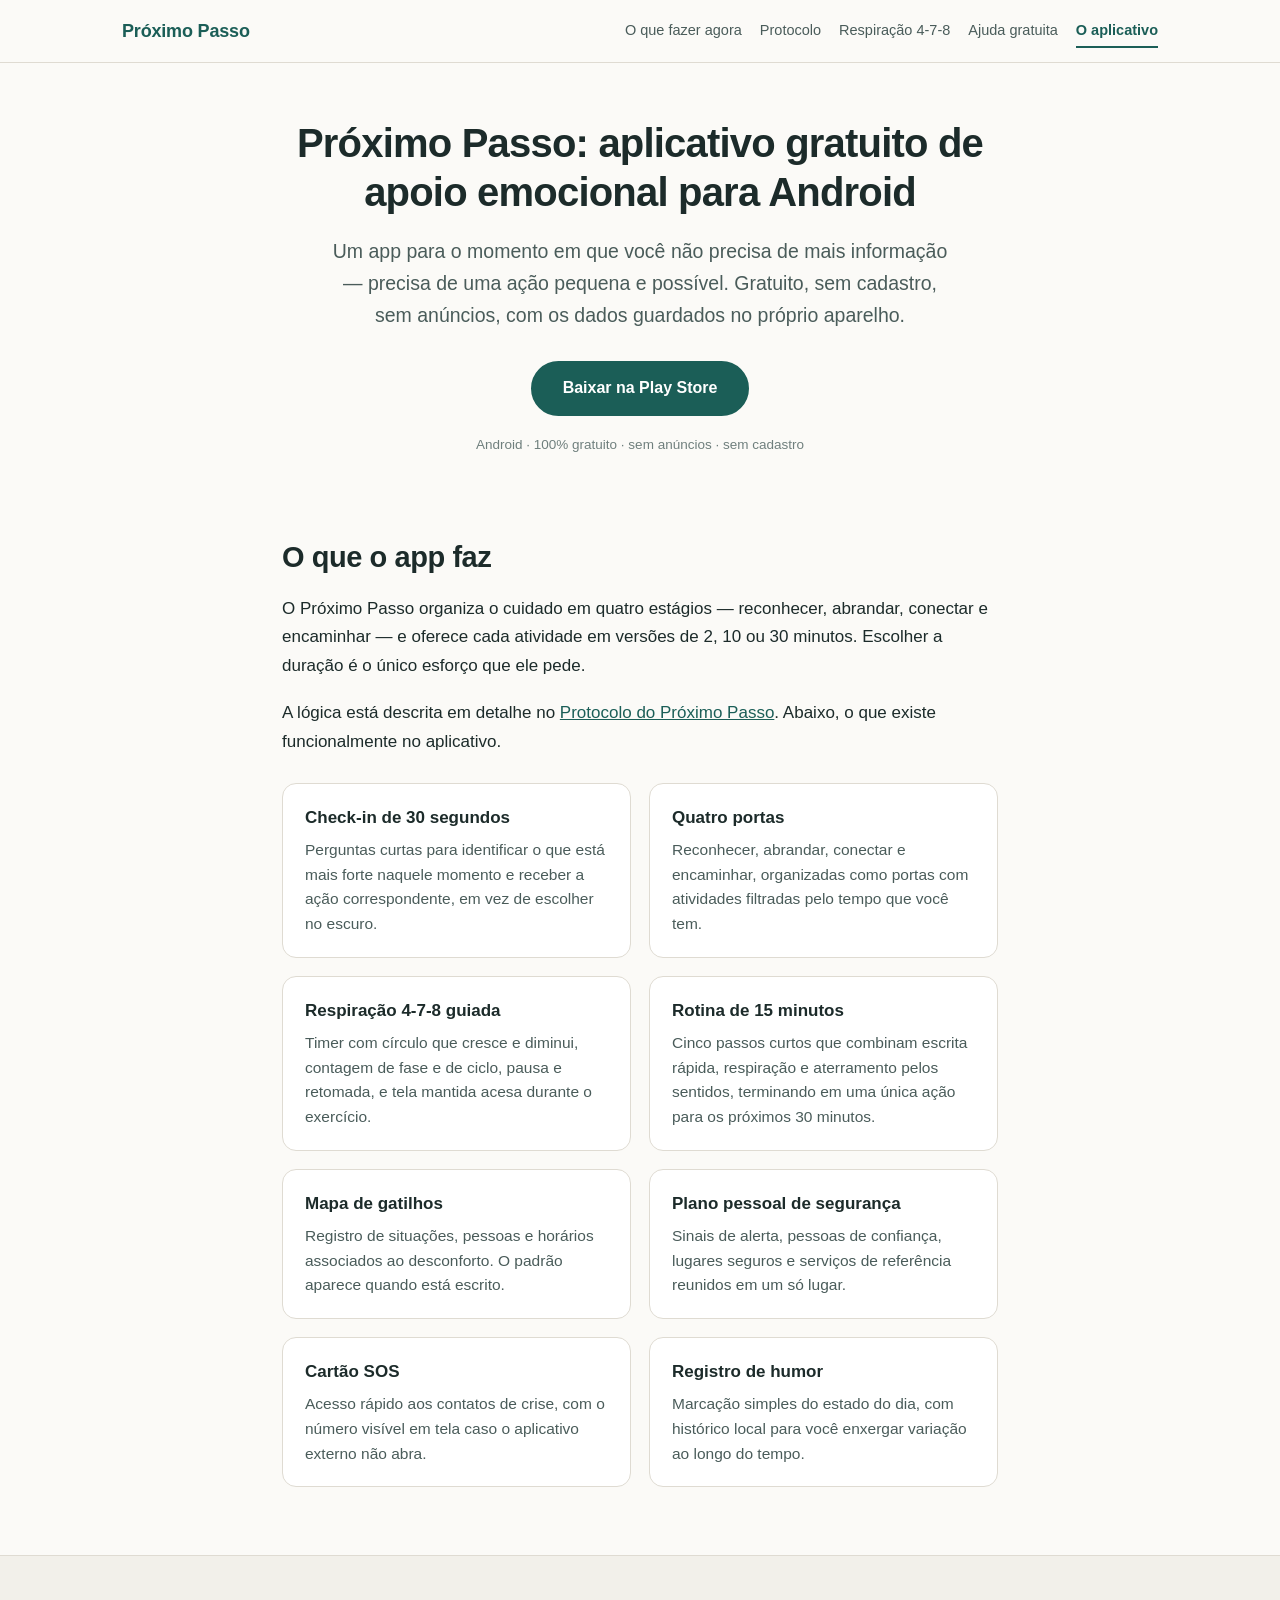
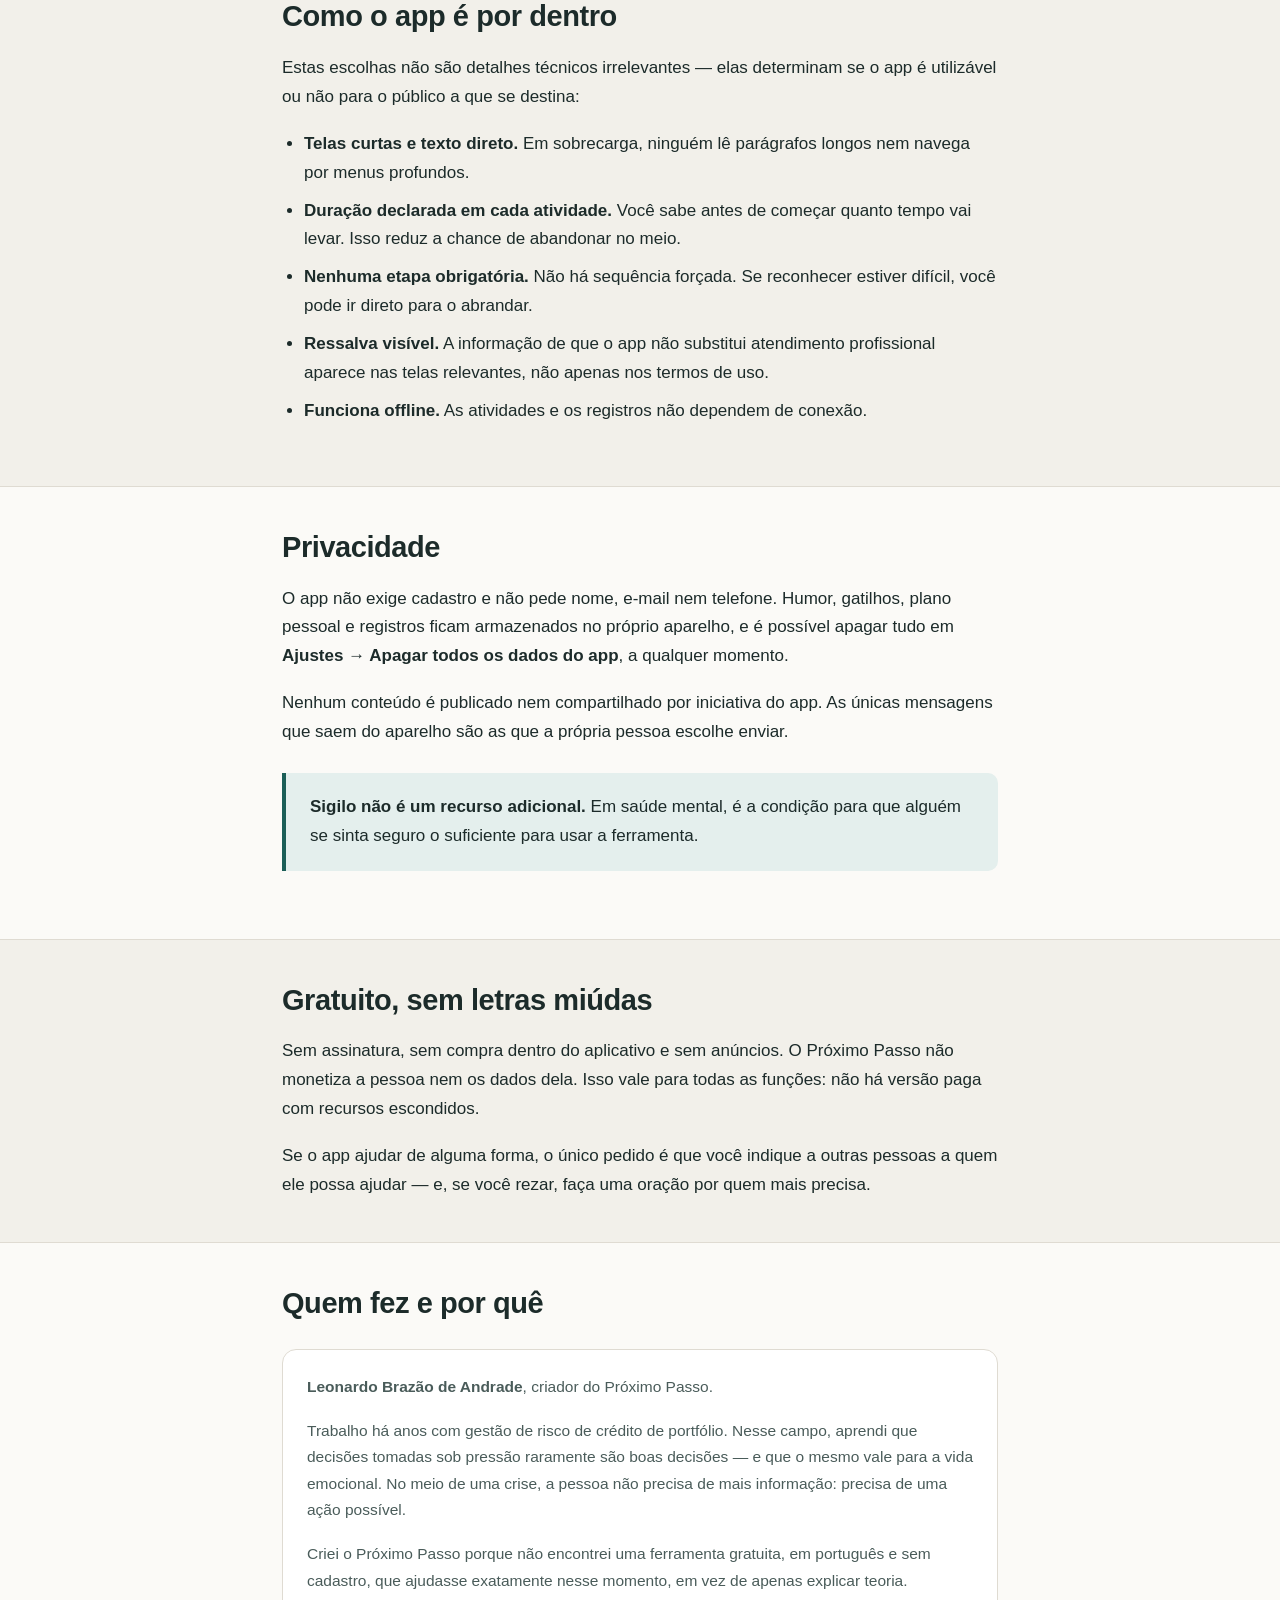
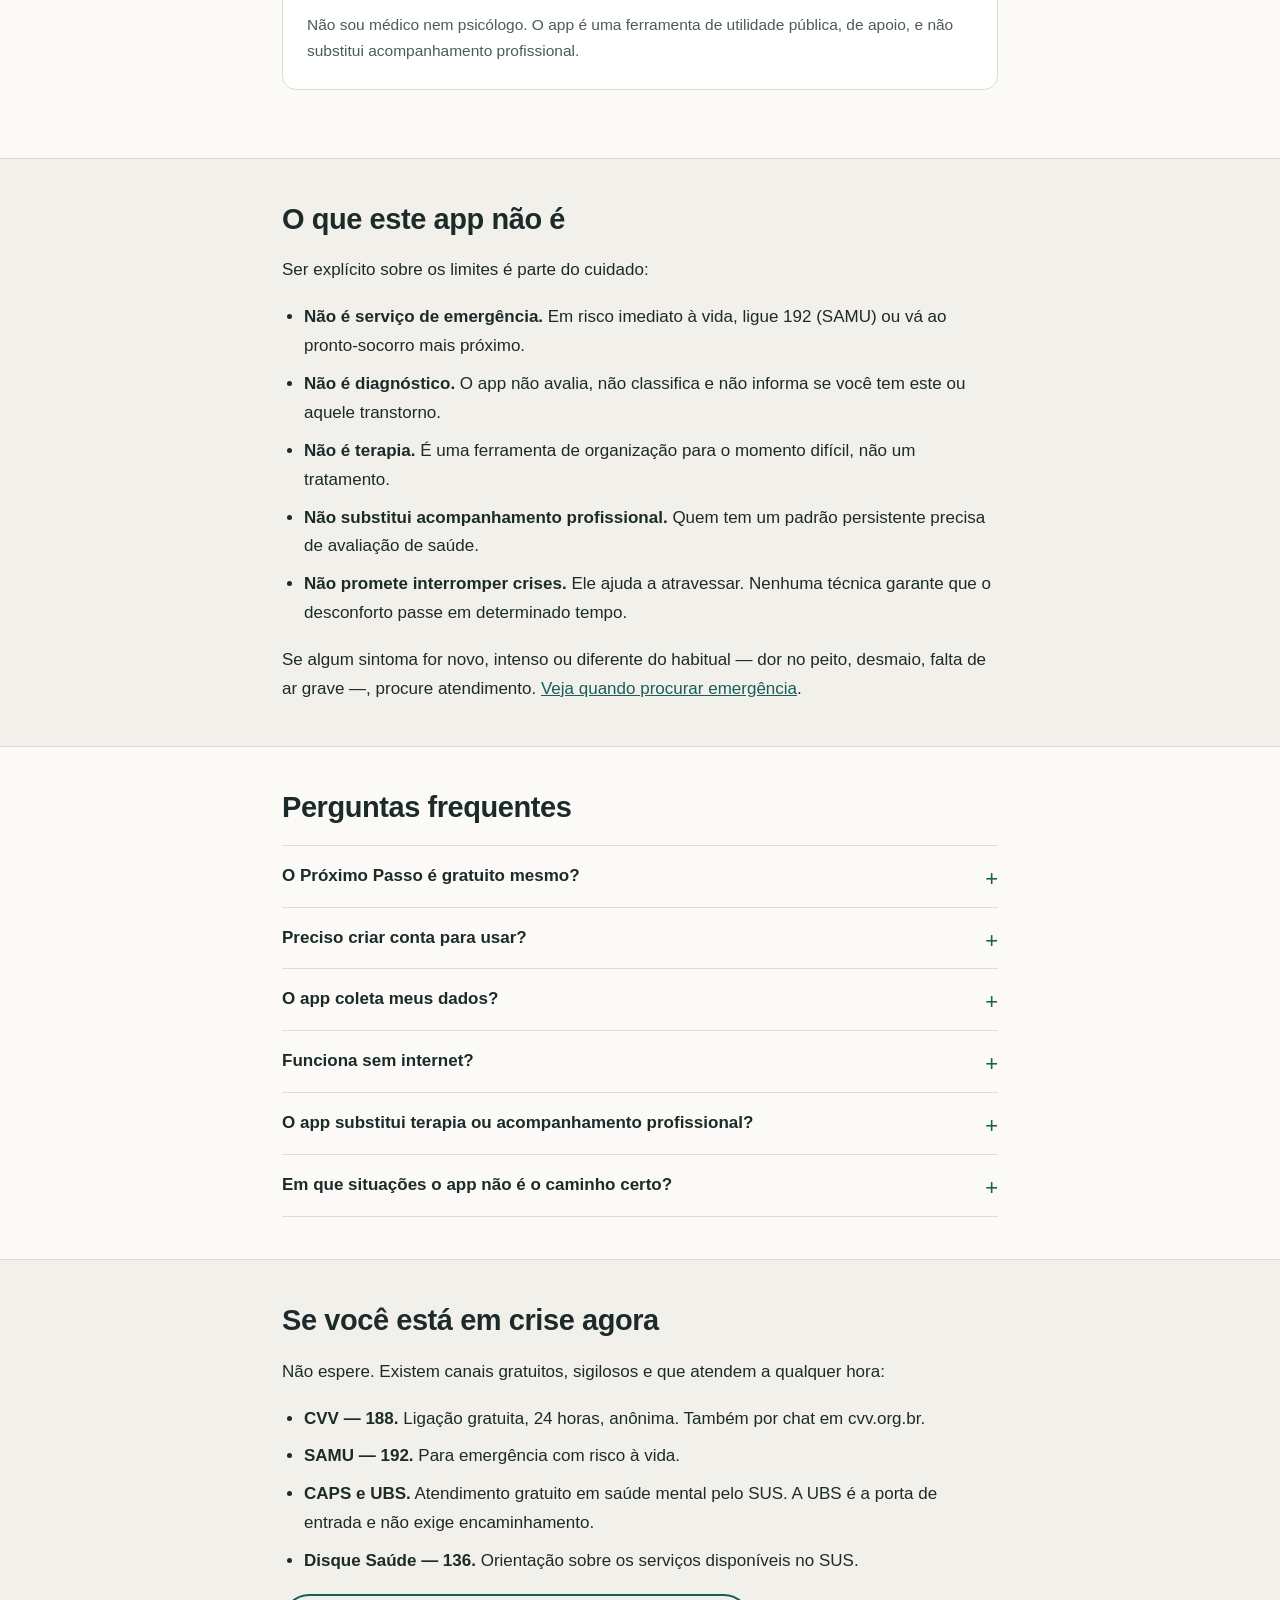
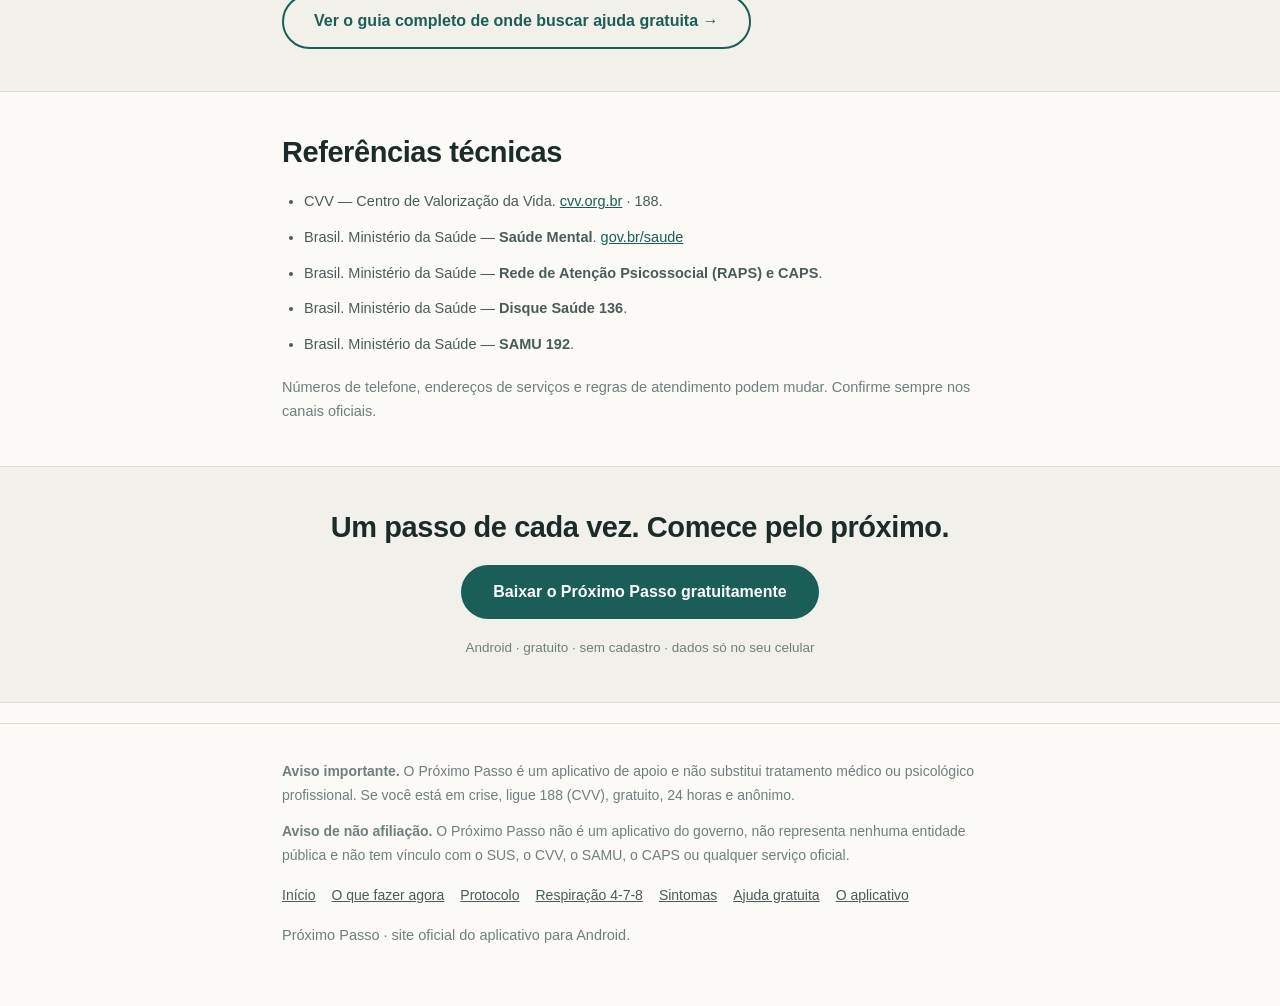
==== app.html @ 284af920 "Create app.html" ====
<!DOCTYPE html>
<html lang="pt-BR">
<head>
<meta charset="utf-8">
<title>Próximo Passo: aplicativo gratuito de apoio emocional para Android</title>
<meta name="description" content="Ficha completa do Próximo Passo: o que o app faz, como funciona o check-in, as quatro portas, respiração guiada. Gratuito, sem cadastro e sem anúncios.">
<link rel="canonical" href="https://leoandradefr.github.io/proximo-passo/app.html">
<meta name="robots" content="index, follow">
<meta name="viewport" content="width=device-width, initial-scale=1">
<meta property="og:type" content="website">
<meta property="og:title" content="Próximo Passo: aplicativo gratuito de apoio emocional">
<meta property="og:description" content="O que o app faz, como funciona e por que é gratuito. Android, sem cadastro, sem anúncios, dados só no aparelho.">
<meta property="og:url" content="https://leoandradefr.github.io/proximo-passo/app.html">
<meta property="og:locale" content="pt_BR">
<meta property="og:site_name" content="Próximo Passo">
<link rel="stylesheet" href="style.css">
<script type="application/ld+json">
{
  "@context": "https://schema.org",
  "@type": "SoftwareApplication",
  "name": "Próximo Passo",
  "alternateName": "Proximo Passo",
  "applicationCategory": "HealthApplication",
  "applicationSubCategory": "Mental Health Support",
  "operatingSystem": "Android",
  "url": "https://leoandradefr.github.io/proximo-passo/app.html",
  "installUrl": "https://play.google.com/store/apps/details?id=br.com.leonardo_andrade.proximo_passo&hl=pt_BR",
  "inLanguage": "pt-BR",
  "isAccessibleForFree": true,
  "offers": {
    "@type": "Offer",
    "price": "0",
    "priceCurrency": "BRL",
    "availability": "https://schema.org/InStock"
  },
  "author": { "@type": "Person", "name": "Leonardo Brazão de Andrade" },
  "publisher": { "@type": "Organization", "name": "Próximo Passo" },
  "description": "Aplicativo gratuito de autocuidado para momentos de ansiedade e sobrecarga emocional. Organiza o cuidado em quatro portas — reconhecer, abrandar, conectar e encaminhar — com atividades de 2, 10 e 30 minutos.",
  "featureList": [
    "Check-in de 30 segundos",
    "Quatro portas do Protocolo do Próximo Passo",
    "Respiração 4-7-8 guiada com timer",
    "Rotina de 15 minutos para desacelerar",
    "Mapa de gatilhos",
    "Plano pessoal de segurança",
    "Cartão SOS com contatos de crise"
  ]
}
</script>
<script type="application/ld+json">
{
  "@context": "https://schema.org",
  "@type": "FAQPage",
  "mainEntity": [
    { "@type": "Question", "name": "O Próximo Passo é gratuito mesmo?",
      "acceptedAnswer": { "@type": "Answer", "text": "Sim. Não há assinatura, compra dentro do aplicativo nem anúncio. O app não monetiza a pessoa nem os dados dela." } },
    { "@type": "Question", "name": "Preciso criar conta para usar?",
      "acceptedAnswer": { "@type": "Answer", "text": "Não. O app não exige cadastro, login, nome, e-mail ou telefone. Ele abre e funciona direto." } },
    { "@type": "Question", "name": "O app coleta meus dados?",
      "acceptedAnswer": { "@type": "Answer", "text": "Os registros de humor, gatilhos, plano pessoal e atividades ficam armazenados no próprio aparelho. Você pode apagar tudo em Ajustes, a qualquer momento." } },
    { "@type": "Question", "name": "Funciona sem internet?",
      "acceptedAnswer": { "@type": "Answer", "text": "Sim. As atividades, os exercícios e os registros funcionam no aparelho. A internet só é necessária para instalar o app pela Play Store ou abrir links externos." } },
    { "@type": "Question", "name": "O app substitui terapia ou acompanhamento profissional?",
      "acceptedAnswer": { "@type": "Answer", "text": "Não. O Próximo Passo é uma ferramenta educacional de autocuidado. Ele não faz diagnóstico e não substitui psicoterapia, avaliação médica ou medicação." } },
    { "@type": "Question", "name": "Em que situações o app não é o caminho certo?",
      "acceptedAnswer": { "@type": "Answer", "text": "Se houver risco imediato à vida, dor no peito, desmaio ou falta de ar grave, procure o SAMU (192) ou o pronto-socorro mais próximo. O app não é serviço de emergência nem de triagem clínica." } }
  ]
}
</script>
</head>
<body>
<a class="skip-link" href="#conteudo">Ir para o conteúdo</a>

<header class="site">
  <div class="wrap-wide">
    <a class="brand" href="index.html">Próximo Passo</a>
    <nav class="site" aria-label="Navegação principal">
      <a href="ansiedade-o-que-fazer-agora.html">O que fazer agora</a>
      <a href="protocolo-do-proximo-passo.html">Protocolo</a>
      <a href="respiracao-4-7-8.html">Respiração 4-7-8</a>
      <a href="onde-buscar-ajuda-gratuita.html">Ajuda gratuita</a>
      <a href="app.html" aria-current="page">O aplicativo</a>
    </nav>
  </div>
</header>

<main id="conteudo">

  <div class="wrap">
    <div class="hero">
      <h1>Próximo Passo: aplicativo gratuito de apoio emocional para Android</h1>
      <p class="lead">Um app para o momento em que você não precisa de mais informação — precisa de uma ação pequena e possível. Gratuito, sem cadastro, sem anúncios, com os dados guardados no próprio aparelho.</p>
      <p><a class="btn" href="https://play.google.com/store/apps/details?id=br.com.leonardo_andrade.proximo_passo&amp;hl=pt_BR">Baixar na Play Store</a></p>
      <span class="btn-note">Android · 100% gratuito · sem anúncios · sem cadastro</span>
    </div>
  </div>

  <section>
    <div class="wrap">
      <h2>O que o app faz</h2>
      <p>O Próximo Passo organiza o cuidado em quatro estágios — reconhecer, abrandar, conectar e encaminhar — e oferece cada atividade em versões de 2, 10 ou 30 minutos. Escolher a duração é o único esforço que ele pede.</p>
      <p>A lógica está descrita em detalhe no <a href="protocolo-do-proximo-passo.html">Protocolo do Próximo Passo</a>. Abaixo, o que existe funcionalmente no aplicativo.</p>

      <div class="cards">
        <div class="card">
          <h3>Check-in de 30 segundos</h3>
          <p>Perguntas curtas para identificar o que está mais forte naquele momento e receber a ação correspondente, em vez de escolher no escuro.</p>
        </div>
        <div class="card">
          <h3>Quatro portas</h3>
          <p>Reconhecer, abrandar, conectar e encaminhar, organizadas como portas com atividades filtradas pelo tempo que você tem.</p>
        </div>
        <div class="card">
          <h3>Respiração 4-7-8 guiada</h3>
          <p>Timer com círculo que cresce e diminui, contagem de fase e de ciclo, pausa e retomada, e tela mantida acesa durante o exercício.</p>
        </div>
        <div class="card">
          <h3>Rotina de 15 minutos</h3>
          <p>Cinco passos curtos que combinam escrita rápida, respiração e aterramento pelos sentidos, terminando em uma única ação para os próximos 30 minutos.</p>
        </div>
        <div class="card">
          <h3>Mapa de gatilhos</h3>
          <p>Registro de situações, pessoas e horários associados ao desconforto. O padrão aparece quando está escrito.</p>
        </div>
        <div class="card">
          <h3>Plano pessoal de segurança</h3>
          <p>Sinais de alerta, pessoas de confiança, lugares seguros e serviços de referência reunidos em um só lugar.</p>
        </div>
        <div class="card">
          <h3>Cartão SOS</h3>
          <p>Acesso rápido aos contatos de crise, com o número visível em tela caso o aplicativo externo não abra.</p>
        </div>
        <div class="card">
          <h3>Registro de humor</h3>
          <p>Marcação simples do estado do dia, com histórico local para você enxergar variação ao longo do tempo.</p>
        </div>
      </div>
    </div>
  </section>

  <section class="alt">
    <div class="wrap">
      <h2>Como o app é por dentro</h2>
      <p>Estas escolhas não são detalhes técnicos irrelevantes — elas determinam se o app é utilizável ou não para o público a que se destina:</p>
      <ul>
        <li><strong>Telas curtas e texto direto.</strong> Em sobrecarga, ninguém lê parágrafos longos nem navega por menus profundos.</li>
        <li><strong>Duração declarada em cada atividade.</strong> Você sabe antes de começar quanto tempo vai levar. Isso reduz a chance de abandonar no meio.</li>
        <li><strong>Nenhuma etapa obrigatória.</strong> Não há sequência forçada. Se reconhecer estiver difícil, você pode ir direto para o abrandar.</li>
        <li><strong>Ressalva visível.</strong> A informação de que o app não substitui atendimento profissional aparece nas telas relevantes, não apenas nos termos de uso.</li>
        <li><strong>Funciona offline.</strong> As atividades e os registros não dependem de conexão.</li>
      </ul>
    </div>
  </section>

  <section>
    <div class="wrap">
      <h2>Privacidade</h2>
      <p>O app não exige cadastro e não pede nome, e-mail nem telefone. Humor, gatilhos, plano pessoal e registros ficam armazenados no próprio aparelho, e é possível apagar tudo em <strong>Ajustes → Apagar todos os dados do app</strong>, a qualquer momento.</p>
      <p>Nenhum conteúdo é publicado nem compartilhado por iniciativa do app. As únicas mensagens que saem do aparelho são as que a própria pessoa escolhe enviar.</p>
      <div class="callout">
        <p><strong>Sigilo não é um recurso adicional.</strong> Em saúde mental, é a condição para que alguém se sinta seguro o suficiente para usar a ferramenta.</p>
      </div>
    </div>
  </section>

  <section class="alt">
    <div class="wrap">
      <h2>Gratuito, sem letras miúdas</h2>
      <p>Sem assinatura, sem compra dentro do aplicativo e sem anúncios. O Próximo Passo não monetiza a pessoa nem os dados dela. Isso vale para todas as funções: não há versão paga com recursos escondidos.</p>
      <p>Se o app ajudar de alguma forma, o único pedido é que você indique a outras pessoas a quem ele possa ajudar — e, se você rezar, faça uma oração por quem mais precisa.</p>
    </div>
  </section>

  <section>
    <div class="wrap">
      <h2>Quem fez e por quê</h2>
      <div class="author">
        <div class="author-text">
          <p><strong>Leonardo Brazão de Andrade</strong>, criador do Próximo Passo.</p>
          <p>Trabalho há anos com gestão de risco de crédito de portfólio. Nesse campo, aprendi que decisões tomadas sob pressão raramente são boas decisões — e que o mesmo vale para a vida emocional. No meio de uma crise, a pessoa não precisa de mais informação: precisa de uma ação possível.</p>
          <p>Criei o Próximo Passo porque não encontrei uma ferramenta gratuita, em português e sem cadastro, que ajudasse exatamente nesse momento, em vez de apenas explicar teoria.</p>
          <p>Não sou médico nem psicólogo. O app é uma ferramenta de utilidade pública, de apoio, e não substitui acompanhamento profissional.</p>
        </div>
      </div>
    </div>
  </section>

  <section class="alt">
    <div class="wrap">
      <h2>O que este app não é</h2>
      <p>Ser explícito sobre os limites é parte do cuidado:</p>
      <ul>
        <li><strong>Não é serviço de emergência.</strong> Em risco imediato à vida, ligue 192 (SAMU) ou vá ao pronto-socorro mais próximo.</li>
        <li><strong>Não é diagnóstico.</strong> O app não avalia, não classifica e não informa se você tem este ou aquele transtorno.</li>
        <li><strong>Não é terapia.</strong> É uma ferramenta de organização para o momento difícil, não um tratamento.</li>
        <li><strong>Não substitui acompanhamento profissional.</strong> Quem tem um padrão persistente precisa de avaliação de saúde.</li>
        <li><strong>Não promete interromper crises.</strong> Ele ajuda a atravessar. Nenhuma técnica garante que o desconforto passe em determinado tempo.</li>
      </ul>
      <p>Se algum sintoma for novo, intenso ou diferente do habitual — dor no peito, desmaio, falta de ar grave —, procure atendimento. <a href="crise-de-ansiedade-sintomas.html">Veja quando procurar emergência</a>.</p>
    </div>
  </section>

  <section>
    <div class="wrap">
      <h2>Perguntas frequentes</h2>
      <div class="faq">
        <details>
          <summary>O Próximo Passo é gratuito mesmo?</summary>
          <p>Sim. Não há assinatura, compra dentro do aplicativo nem anúncio. O app não monetiza a pessoa nem os dados dela.</p>
        </details>
        <details>
          <summary>Preciso criar conta para usar?</summary>
          <p>Não. O app não exige cadastro, login, nome, e-mail ou telefone. Ele abre e funciona direto.</p>
        </details>
        <details>
          <summary>O app coleta meus dados?</summary>
          <p>Os registros de humor, gatilhos, plano pessoal e atividades ficam armazenados no próprio aparelho. Você pode apagar tudo em Ajustes, a qualquer momento.</p>
        </details>
        <details>
          <summary>Funciona sem internet?</summary>
          <p>Sim. As atividades, os exercícios e os registros funcionam no aparelho. A internet só é necessária para instalar o app pela Play Store ou abrir links externos.</p>
        </details>
        <details>
          <summary>O app substitui terapia ou acompanhamento profissional?</summary>
          <p>Não. O Próximo Passo é uma ferramenta educacional de autocuidado. Ele não faz diagnóstico e não substitui psicoterapia, avaliação médica ou medicação.</p>
        </details>
        <details>
          <summary>Em que situações o app não é o caminho certo?</summary>
          <p>Se houver risco imediato à vida, dor no peito, desmaio ou falta de ar grave, procure o SAMU (192) ou o pronto-socorro mais próximo. O app não é serviço de emergência nem de triagem clínica.</p>
        </details>
      </div>
    </div>
  </section>

  <section class="alt">
    <div class="wrap">
      <h2>Se você está em crise agora</h2>
      <p>Não espere. Existem canais gratuitos, sigilosos e que atendem a qualquer hora:</p>
      <ul>
        <li><strong>CVV — 188.</strong> Ligação gratuita, 24 horas, anônima. Também por chat em cvv.org.br.</li>
        <li><strong>SAMU — 192.</strong> Para emergência com risco à vida.</li>
        <li><strong>CAPS e UBS.</strong> Atendimento gratuito em saúde mental pelo SUS. A UBS é a porta de entrada e não exige encaminhamento.</li>
        <li><strong>Disque Saúde — 136.</strong> Orientação sobre os serviços disponíveis no SUS.</li>
      </ul>
      <p><a class="btn btn-outline" href="onde-buscar-ajuda-gratuita.html">Ver o guia completo de onde buscar ajuda gratuita →</a></p>
    </div>
  </section>

  <section>
    <div class="wrap">
      <h2>Referências técnicas</h2>
      <ul class="refs">
        <li>CVV — Centro de Valorização da Vida. <a href="https://www.cvv.org.br/" rel="noopener">cvv.org.br</a> · 188.</li>
        <li>Brasil. Ministério da Saúde — <strong>Saúde Mental</strong>. <a href="https://www.gov.br/saude/pt-br/assuntos/saude-de-a-a-z/s/saude-mental" rel="noopener">gov.br/saude</a></li>
        <li>Brasil. Ministério da Saúde — <strong>Rede de Atenção Psicossocial (RAPS) e CAPS</strong>.</li>
        <li>Brasil. Ministério da Saúde — <strong>Disque Saúde 136</strong>.</li>
        <li>Brasil. Ministério da Saúde — <strong>SAMU 192</strong>.</li>
      </ul>
      <p class="small">Números de telefone, endereços de serviços e regras de atendimento podem mudar. Confirme sempre nos canais oficiais.</p>
    </div>
  </section>

  <section class="alt">
    <div class="wrap center">
      <h2>Um passo de cada vez. Comece pelo próximo.</h2>
      <p><a class="btn" href="https://play.google.com/store/apps/details?id=br.com.leonardo_andrade.proximo_passo&amp;hl=pt_BR">Baixar o Próximo Passo gratuitamente</a></p>
      <span class="btn-note">Android · gratuito · sem cadastro · dados só no seu celular</span>
    </div>
  </section>

</main>

<footer class="site">
  <div class="wrap">
    <p><strong>Aviso importante.</strong> O Próximo Passo é um aplicativo de apoio e não substitui tratamento médico ou psicológico profissional. Se você está em crise, ligue 188 (CVV), gratuito, 24 horas e anônimo.</p>
    <p><strong>Aviso de não afiliação.</strong> O Próximo Passo não é um aplicativo do governo, não representa nenhuma entidade pública e não tem vínculo com o SUS, o CVV, o SAMU, o CAPS ou qualquer serviço oficial.</p>
    <div class="foot-links">
      <a href="index.html">Início</a>
      <a href="ansiedade-o-que-fazer-agora.html">O que fazer agora</a>
      <a href="protocolo-do-proximo-passo.html">Protocolo</a>
      <a href="respiracao-4-7-8.html">Respiração 4-7-8</a>
      <a href="crise-de-ansiedade-sintomas.html">Sintomas</a>
      <a href="onde-buscar-ajuda-gratuita.html">Ajuda gratuita</a>
      <a href="app.html">O aplicativo</a>
    </div>
    <p class="small">Próximo Passo · site oficial do aplicativo para Android.</p>
  </div>
</footer>

</body>
</html>
---- style.css ----
/* Próximo Passo — site institucional
   Design: limpo, acolhedor, alta legibilidade, sem dependências externas.
   Paleta: verde-petróleo (calma/estabilidade) + terracota (acolhimento). */

:root {
  --bg: #fbfaf7;
  --bg-alt: #f2f0ea;
  --ink: #1c2b2a;
  --ink-soft: #4a5c5a;
  --ink-mute: #6f7f7d;
  --brand: #1b5e57;
  --brand-dark: #14453f;
  --brand-light: #e4efed;
  --accent: #d16b45;
  --accent-soft: #fbeee8;
  --line: #dfdbd2;
  --white: #ffffff;
  --radius: 14px;
  --maxw: 760px;
  --maxw-wide: 1080px;
  --font: -apple-system, BlinkMacSystemFont, "Segoe UI", Roboto, "Helvetica Neue", Arial, sans-serif;
}

* { box-sizing: border-box; }

html {
  scroll-behavior: smooth;
  -webkit-text-size-adjust: 100%;
}

body {
  margin: 0;
  background: var(--bg);
  color: var(--ink);
  font-family: var(--font);
  font-size: 17px;
  line-height: 1.7;
  -webkit-font-smoothing: antialiased;
}

/* ---------- Estrutura ---------- */

.wrap {
  width: 100%;
  max-width: var(--maxw);
  margin: 0 auto;
  padding: 0 22px;
}

.wrap-wide {
  width: 100%;
  max-width: var(--maxw-wide);
  margin: 0 auto;
  padding: 0 22px;
}

header.site {
  border-bottom: 1px solid var(--line);
  background: var(--bg);
  position: sticky;
  top: 0;
  z-index: 20;
}

header.site .wrap-wide {
  display: flex;
  align-items: center;
  justify-content: space-between;
  gap: 16px;
  min-height: 62px;
  flex-wrap: wrap;
}

.brand {
  font-weight: 700;
  font-size: 18px;
  letter-spacing: -0.01em;
  color: var(--brand);
  text-decoration: none;
  white-space: nowrap;
}

.brand span {
  color: var(--ink-mute);
  font-weight: 500;
}

nav.site {
  display: flex;
  gap: 18px;
  flex-wrap: wrap;
}

nav.site a {
  color: var(--ink-soft);
  text-decoration: none;
  font-size: 14.5px;
  font-weight: 500;
  padding: 4px 0;
  border-bottom: 2px solid transparent;
  transition: color .15s, border-color .15s;
}

nav.site a:hover,
nav.site a:focus {
  color: var(--brand);
  border-bottom-color: var(--brand);
}

nav.site a[aria-current="page"] {
  color: var(--brand);
  border-bottom-color: var(--brand);
  font-weight: 600;
}

main { display: block; }

/* ---------- Hero ---------- */

.hero {
  padding: 56px 0 40px;
  text-align: center;
}

.hero h1 {
  font-size: clamp(28px, 5vw, 40px);
  line-height: 1.22;
  letter-spacing: -0.02em;
  margin: 0 0 18px;
  font-weight: 700;
  color: var(--ink);
}

.hero p.lead {
  font-size: clamp(17px, 2.2vw, 19.5px);
  color: var(--ink-soft);
  max-width: 620px;
  margin: 0 auto 30px;
  line-height: 1.65;
}

/* ---------- Botões ---------- */

.btn {
  display: inline-block;
  background: var(--brand);
  color: var(--white);
  text-decoration: none;
  font-weight: 600;
  font-size: 16px;
  padding: 15px 30px;
  border-radius: 999px;
  border: 2px solid var(--brand);
  transition: background .15s, transform .1s;
  line-height: 1.3;
}

.btn:hover, .btn:focus {
  background: var(--brand-dark);
  border-color: var(--brand-dark);
  transform: translateY(-1px);
}

.btn-outline {
  background: transparent;
  color: var(--brand);
}

.btn-outline:hover, .btn-outline:focus {
  background: var(--brand-light);
  color: var(--brand-dark);
}

.btn-note {
  display: block;
  font-size: 13.5px;
  color: var(--ink-mute);
  margin-top: 12px;
}

.btn-row {
  text-align: center;
  margin: 34px 0;
}

/* ---------- Seções ---------- */

section {
  padding: 42px 0;
}

section.alt {
  background: var(--bg-alt);
  border-top: 1px solid var(--line);
  border-bottom: 1px solid var(--line);
}

h2 {
  font-size: clamp(23px, 3.4vw, 29px);
  line-height: 1.3;
  letter-spacing: -0.015em;
  margin: 0 0 18px;
  font-weight: 700;
}

h3 {
  font-size: 19px;
  line-height: 1.4;
  margin: 30px 0 10px;
  font-weight: 650;
  color: var(--brand-dark);
}

p { margin: 0 0 18px; }

p:last-child { margin-bottom: 0; }

a { color: var(--brand); }

ul, ol {
  margin: 0 0 18px;
  padding-left: 22px;
}

li { margin-bottom: 9px; }

strong { font-weight: 650; }

/* ---------- Cards de funcionalidades ---------- */

.cards {
  display: grid;
  grid-template-columns: repeat(auto-fit, minmax(240px, 1fr));
  gap: 18px;
  margin: 26px 0;
}

.card {
  background: var(--white);
  border: 1px solid var(--line);
  border-radius: var(--radius);
  padding: 22px 22px 20px;
}

.card h3 {
  margin: 0 0 8px;
  font-size: 17px;
  color: var(--ink);
}

.card p {
  font-size: 15.5px;
  color: var(--ink-soft);
  margin: 0;
  line-height: 1.6;
}

/* ---------- Callout ---------- */

.callout {
  background: var(--brand-light);
  border-left: 4px solid var(--brand);
  border-radius: 0 10px 10px 0;
  padding: 20px 24px;
  margin: 26px 0;
}

.callout p { margin-bottom: 10px; }
.callout p:last-child { margin-bottom: 0; }

.callout-warm {
  background: var(--accent-soft);
  border-left-color: var(--accent);
}

/* ---------- FAQ ---------- */

.faq details {
  border-bottom: 1px solid var(--line);
  padding: 16px 0;
}

.faq details:first-of-type { border-top: 1px solid var(--line); }

.faq summary {
  font-weight: 650;
  cursor: pointer;
  font-size: 17px;
  color: var(--ink);
  list-style: none;
  position: relative;
  padding-right: 28px;
}

.faq summary::-webkit-details-marker { display: none; }

.faq summary::after {
  content: "+";
  position: absolute;
  right: 0;
  top: -2px;
  font-size: 22px;
  font-weight: 400;
  color: var(--brand);
}

.faq details[open] summary::after { content: "−"; }

.faq details p {
  margin-top: 12px;
  color: var(--ink-soft);
  font-size: 16px;
}

/* ---------- Referências ---------- */

.refs {
  font-size: 14.5px;
  color: var(--ink-soft);
}

.refs li { margin-bottom: 11px; }

.refs a { color: var(--brand); }

/* ---------- Autor ---------- */

.author {
  display: flex;
  gap: 20px;
  align-items: flex-start;
  background: var(--white);
  border: 1px solid var(--line);
  border-radius: var(--radius);
  padding: 24px;
  margin: 26px 0;
}

.author-text { font-size: 15.5px; color: var(--ink-soft); }

.author-text p:last-child { margin-bottom: 0; }

/* ---------- Avisos ---------- */

.notice {
  font-size: 14px;
  color: var(--ink-mute);
  line-height: 1.65;
  background: var(--bg-alt);
  border: 1px solid var(--line);
  border-radius: 10px;
  padding: 18px 20px;
  margin: 26px 0;
}

.notice strong { color: var(--ink-soft); }

/* ---------- Footer ---------- */

footer.site {
  border-top: 1px solid var(--line);
  padding: 36px 0 46px;
  margin-top: 20px;
  font-size: 14px;
  color: var(--ink-mute);
}

footer.site p { margin-bottom: 12px; }

footer.site a { color: var(--ink-soft); }

footer.site .foot-links {
  display: flex;
  gap: 16px;
  flex-wrap: wrap;
  margin: 16px 0;
}

/* ---------- Utilidades ---------- */

.center { text-align: center; }

.small { font-size: 14.5px; color: var(--ink-mute); }

.skip-link {
  position: absolute;
  left: -9999px;
}

.skip-link:focus {
  left: 12px;
  top: 12px;
  background: var(--brand);
  color: white;
  padding: 10px 16px;
  border-radius: 8px;
  z-index: 99;
}

/* ---------- Responsivo ---------- */

@media (max-width: 620px) {
  body { font-size: 16.5px; }
  .hero { padding: 38px 0 26px; }
  section { padding: 32px 0; }
  .btn { width: 100%; text-align: center; }
  .author { flex-direction: column; gap: 12px; }
  nav.site { gap: 14px; }
  nav.site a { font-size: 14px; }
}

@media (prefers-reduced-motion: reduce) {
  html { scroll-behavior: auto; }
  * { transition: none !important; }
}
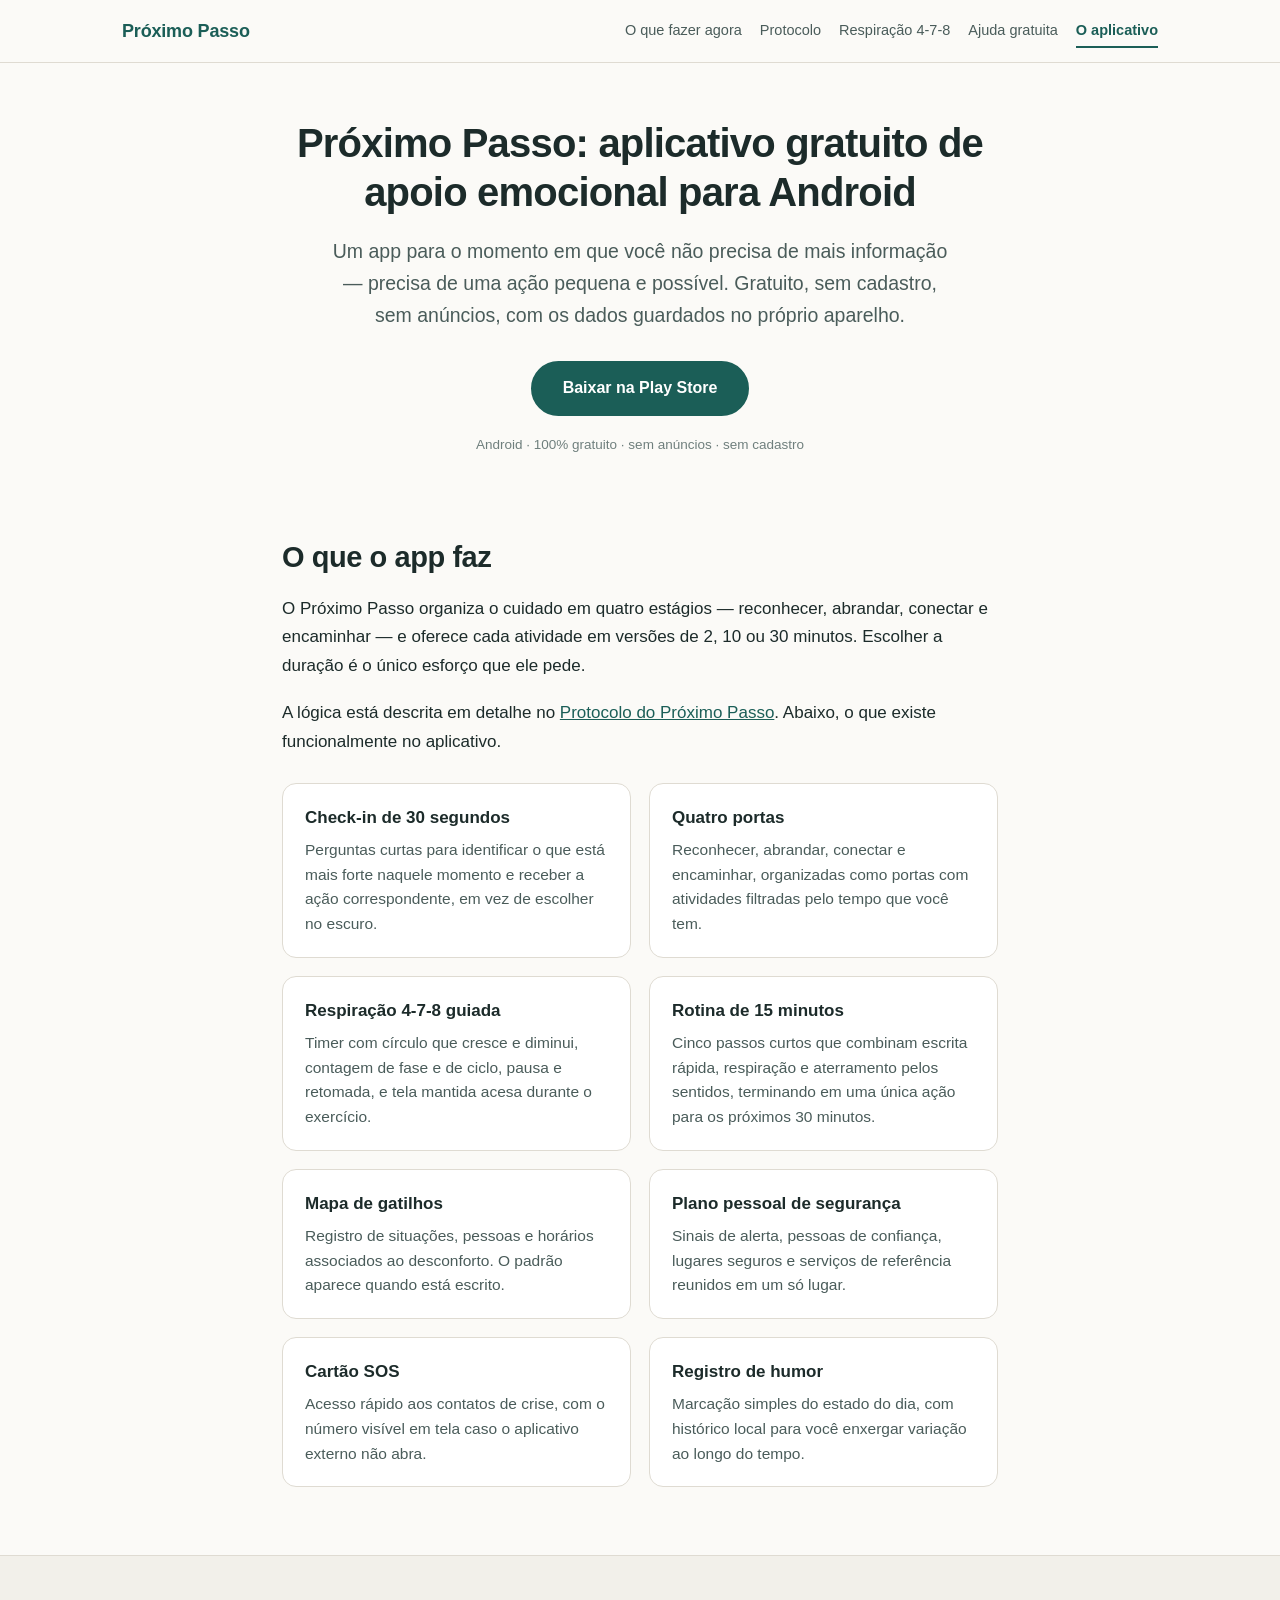
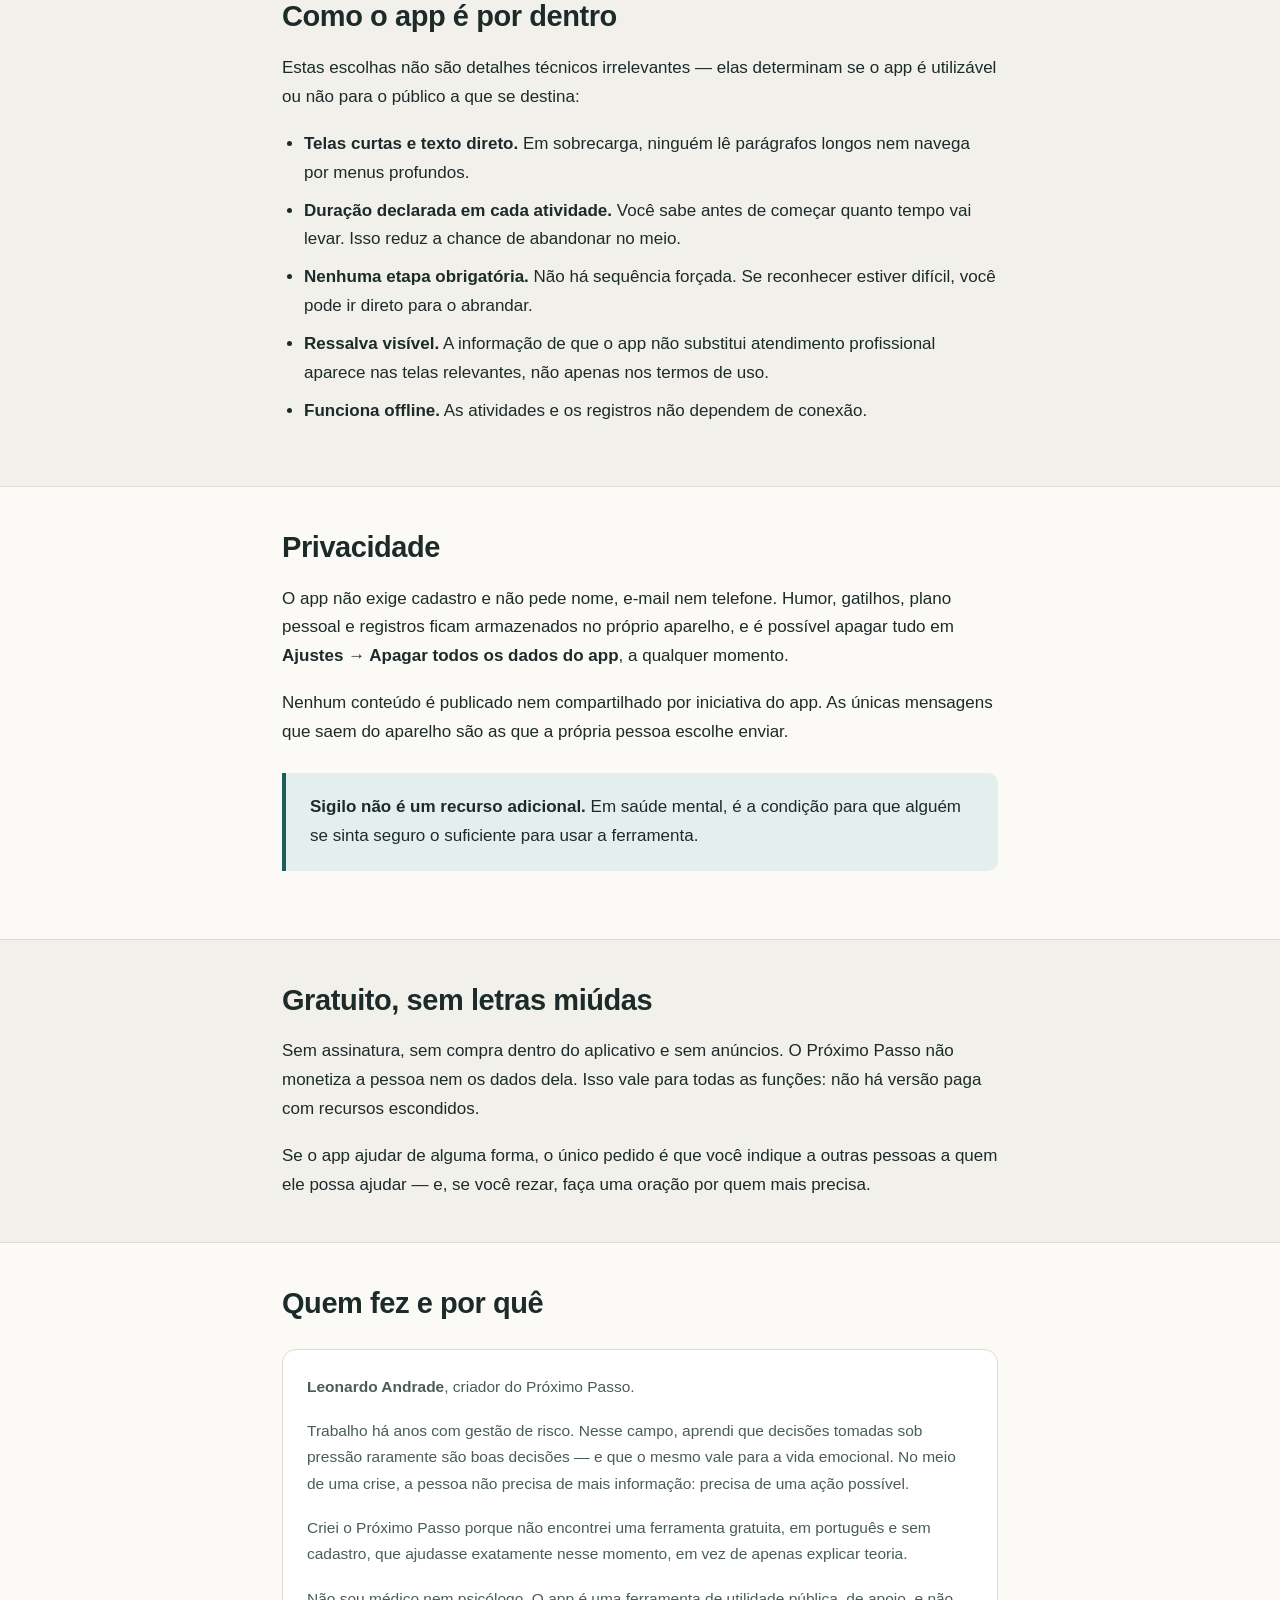
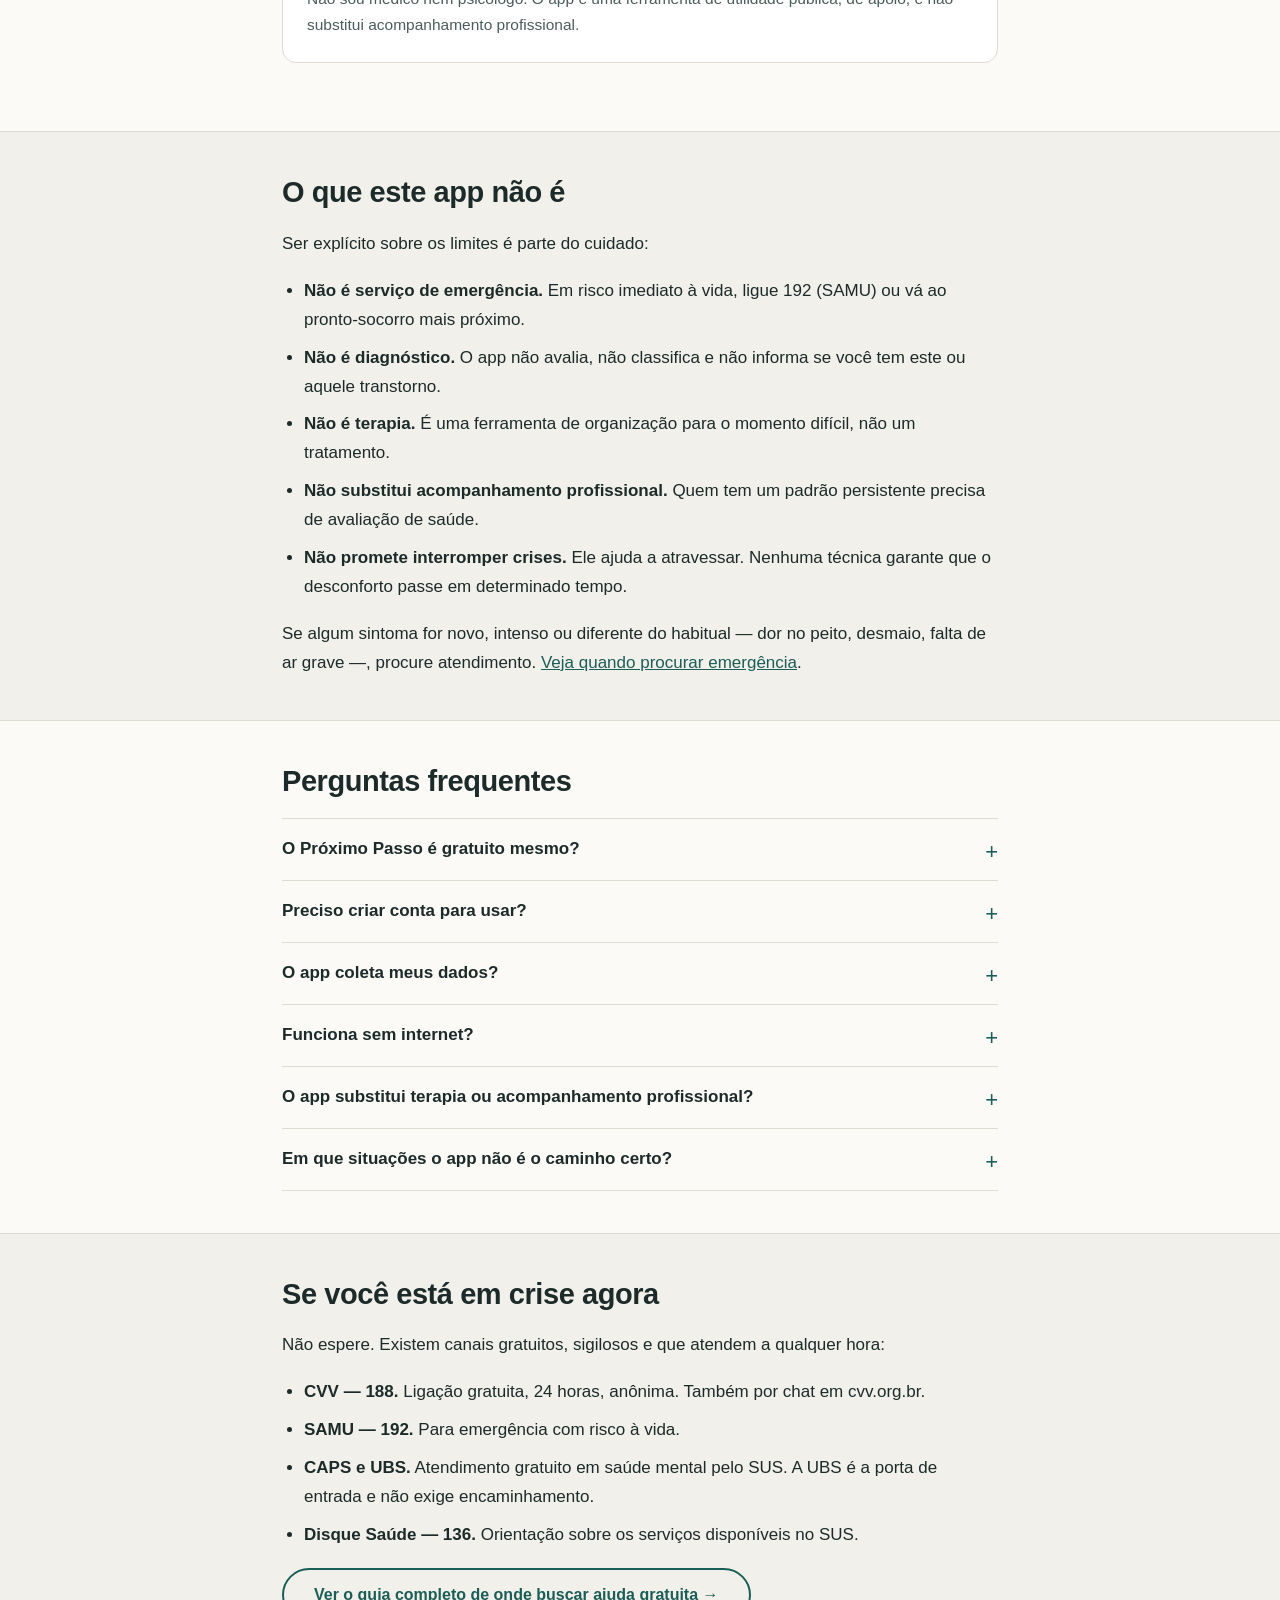
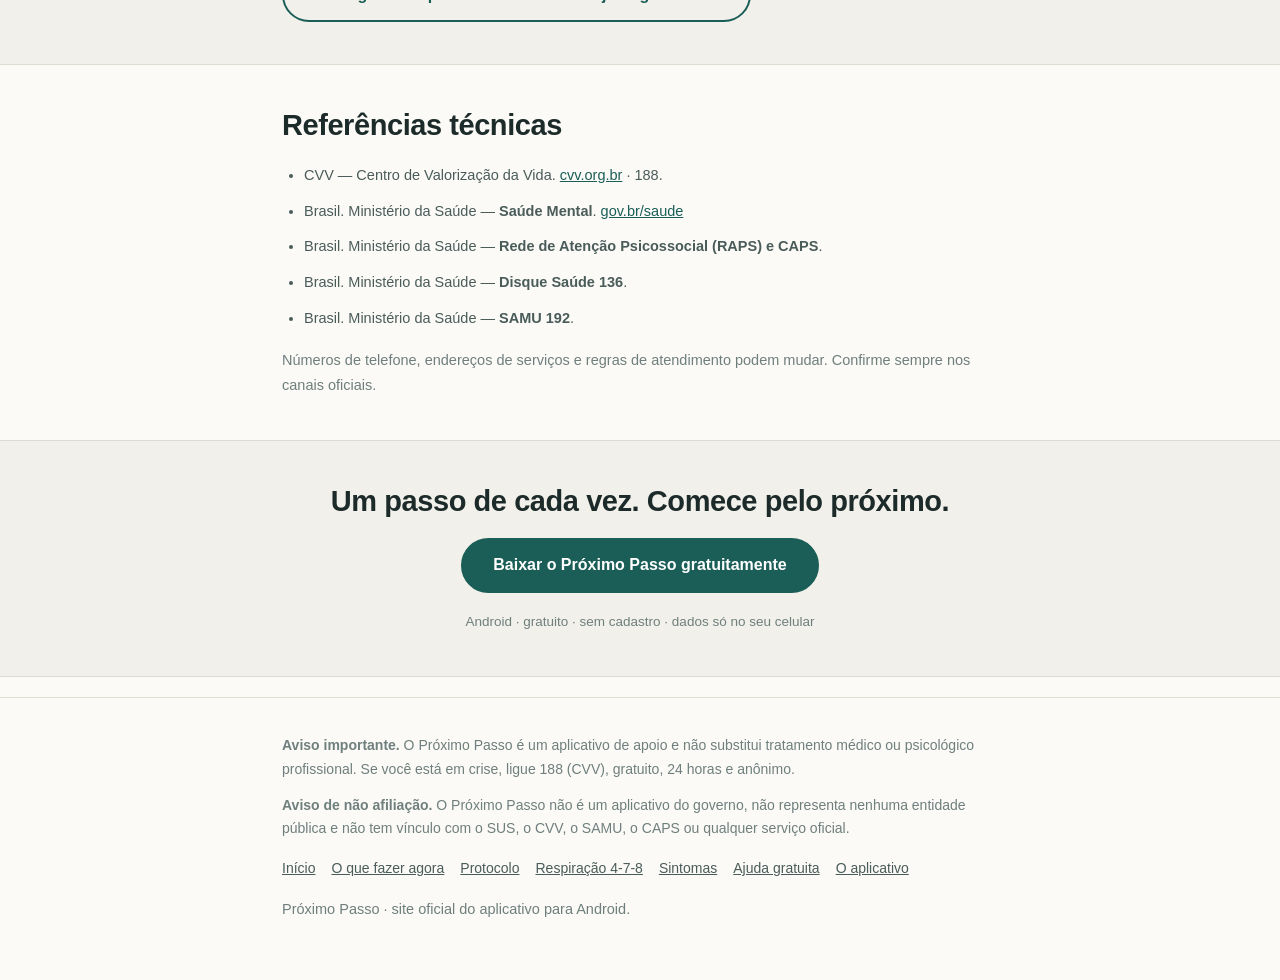
==== commit c07d99de: "Update app.html" ====
--- a/app.html
+++ b/app.html
@@ -176,8 +176,8 @@
       <h2>Quem fez e por quê</h2>
       <div class="author">
         <div class="author-text">
-          <p><strong>Leonardo Brazão de Andrade</strong>, criador do Próximo Passo.</p>
-          <p>Trabalho há anos com gestão de risco de crédito de portfólio. Nesse campo, aprendi que decisões tomadas sob pressão raramente são boas decisões — e que o mesmo vale para a vida emocional. No meio de uma crise, a pessoa não precisa de mais informação: precisa de uma ação possível.</p>
+          <p><strong>Leonardo Andrade</strong>, criador do Próximo Passo.</p>
+          <p>Trabalho há anos com gestão de risco. Nesse campo, aprendi que decisões tomadas sob pressão raramente são boas decisões — e que o mesmo vale para a vida emocional. No meio de uma crise, a pessoa não precisa de mais informação: precisa de uma ação possível.</p>
           <p>Criei o Próximo Passo porque não encontrei uma ferramenta gratuita, em português e sem cadastro, que ajudasse exatamente nesse momento, em vez de apenas explicar teoria.</p>
           <p>Não sou médico nem psicólogo. O app é uma ferramenta de utilidade pública, de apoio, e não substitui acompanhamento profissional.</p>
         </div>
